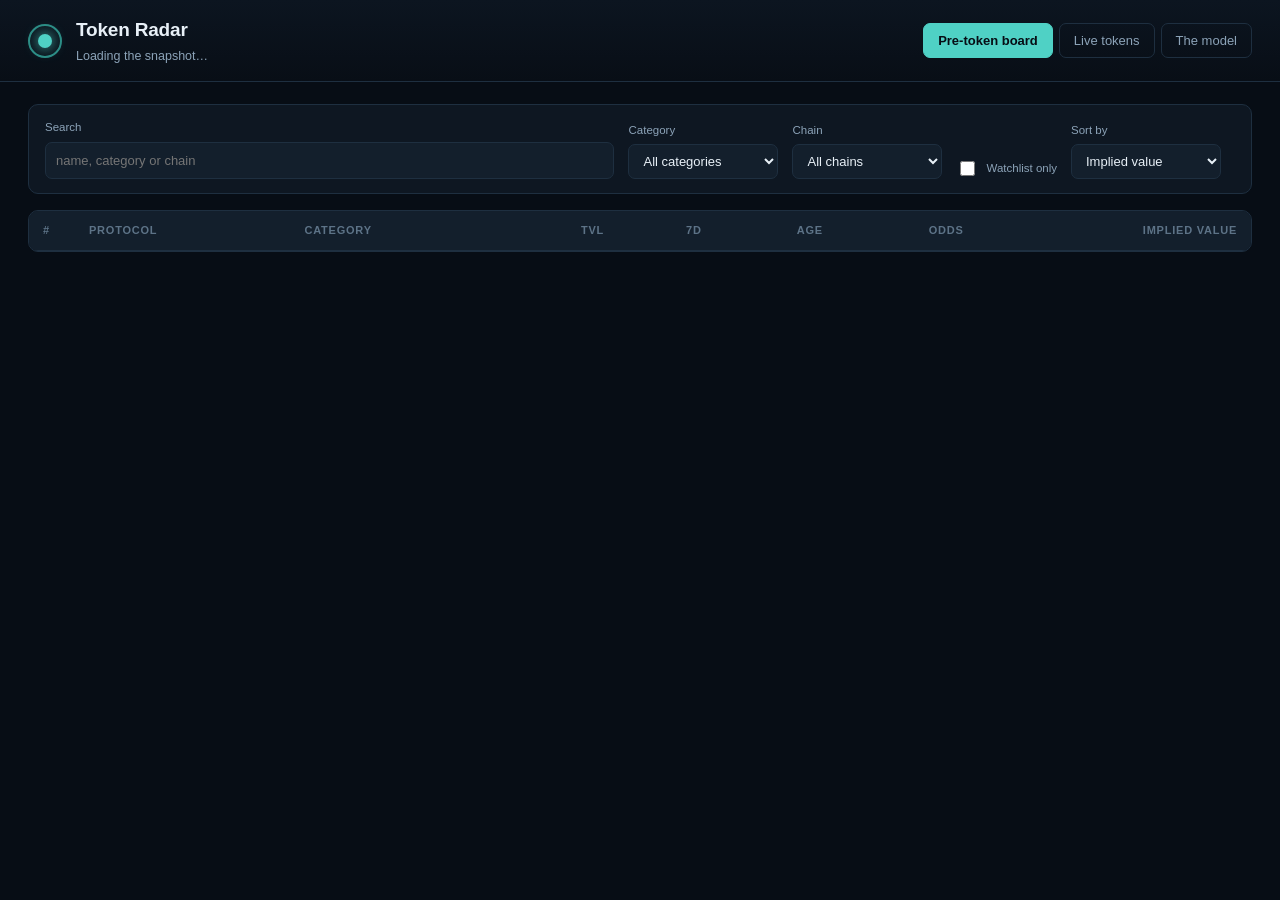
==== dashboard/index.html @ 70916279 "Token Radar: rank pre-token protocols by implied value with a stated model" ====
<!doctype html>
<html lang="en">
<head>
<meta charset="utf-8">
<meta name="viewport" content="width=device-width, initial-scale=1">
<title>Token Radar</title>
<link rel="stylesheet" href="./app.css">
</head>
<body>
<header class="topbar">
  <div class="brand">
    <span class="mark"></span>
    <div>
      <h1>Token Radar</h1>
      <p class="tagline" id="asof">Loading the snapshot&hellip;</p>
    </div>
  </div>
  <nav class="tabs" role="tablist">
    <button class="tab is-active" data-view="board" role="tab">Pre-token board</button>
    <button class="tab" data-view="live" role="tab">Live tokens</button>
    <button class="tab" data-view="model" role="tab">The model</button>
  </nav>
</header>

<main>
  <section class="panel" id="view-board">
    <div class="controls">
      <label class="search">
        <span>Search</span>
        <input type="search" id="q" placeholder="name, category or chain" autocomplete="off">
      </label>
      <label>
        <span>Category</span>
        <select id="category"><option value="">All categories</option></select>
      </label>
      <label>
        <span>Chain</span>
        <select id="chain"><option value="">All chains</option></select>
      </label>
      <label class="toggle">
        <input type="checkbox" id="watchlist-only">
        <span>Watchlist only</span>
      </label>
      <label>
        <span>Sort by</span>
        <select id="sort">
          <option value="rank">Implied value</option>
          <option value="tvl_usd">TVL</option>
          <option value="change_7d">7-day change</option>
          <option value="age_days">Time running</option>
          <option value="launch_odds">Launch odds</option>
        </select>
      </label>
      <p class="count" id="count"></p>
    </div>

    <div class="table-wrap">
      <table>
        <thead>
          <tr>
            <th class="col-rank">#</th>
            <th class="col-name">Protocol</th>
            <th class="col-cat">Category</th>
            <th class="col-num">TVL</th>
            <th class="col-num">7d</th>
            <th class="col-num">Age</th>
            <th class="col-num">Odds</th>
            <th class="col-num">Implied value</th>
          </tr>
        </thead>
        <tbody id="rows"></tbody>
      </table>
    </div>
  </section>

  <section class="panel" id="view-live" hidden>
    <div class="table-wrap">
      <table>
        <thead>
          <tr>
            <th class="col-name">Protocol</th>
            <th class="col-cat">Category</th>
            <th class="col-num">TVL</th>
            <th class="col-num">Market cap</th>
            <th class="col-num">TVL / cap</th>
            <th class="col-num">7d</th>
          </tr>
        </thead>
        <tbody id="live-rows"></tbody>
      </table>
    </div>
    <p class="note" id="live-note"></p>
  </section>

  <section class="panel" id="view-model" hidden>
    <h2>How the board is built</h2>
    <p class="lead">
      Every row is one protocol from the sealed snapshot. The board asks one question of each:
      if this protocol issued its token tomorrow, what would that token be worth on the record it has
      today?
    </p>
    <p class="formula">implied value = TVL &times; TVL value &times; capture rate &times; launch odds &times; chain drag</p>
    <dl class="model" id="model-terms"></dl>
    <h3>What each term means</h3>
    <ul class="terms">
      <li><strong>TVL value</strong> is what a dollar of locked value is worth to a token holder once the protocol keeps its cut. It is the same for every row.</li>
      <li><strong>Capture rate</strong> is the share of that value a category can ever convert: a derivatives venue keeps a fat fee on turnover, a bridge keeps almost none. It comes from the category the snapshot records, never from the protocol's name.</li>
      <li><strong>Launch odds</strong> is how likely the token is at all. It is a bell in the protocol's age: a new protocol has not proved itself, one a few years old has, and one a decade old has had its chance. Seven-day growth lifts it, because a protocol that is growing now is one the market is watching.</li>
      <li><strong>Chain drag</strong> is what a wide footprint costs: a token has to launch on every chain at once, and each extra chain makes that harder.</li>
    </ul>
    <p class="note">
      A board's implied value is its own claim, not make.fun's, and it is not a prediction that a token
      will be issued or when. Protocols whose token already trades are kept out of the board and shown
      separately, with the market's own numbers.
    </p>
  </section>
</main>

<aside class="detail" id="detail" hidden>
  <button class="close" id="close-detail" aria-label="Close">&times;</button>
  <div id="detail-body"></div>
</aside>

<script src="../data.js"></script>
<script src="./app.js"></script>
</body>
</html>
---- dashboard/app.css ----
:root {
  --ink: #e8f0f7;
  --ink-dim: #8ca3b8;
  --ink-faint: #5d7387;
  --deep: #070d15;
  --panel: #0e1722;
  --panel-2: #131f2c;
  --line: #1e2f40;
  --accent: #4fd1c5;
  --accent-dim: #2b8a83;
  --gold: #f0b429;
  --rose: #f26d6d;
  --green: #5fd08a;
}

* { box-sizing: border-box; }

html, body {
  margin: 0;
  background: var(--deep);
  color: var(--ink);
  font: 14px/1.5 ui-sans-serif, -apple-system, "Segoe UI", Roboto, Helvetica, Arial, sans-serif;
}

h1, h2, h3 { margin: 0; font-weight: 650; letter-spacing: -0.01em; }

/* The top bar: the name of the tool and the three views it has. */
.topbar {
  display: flex;
  align-items: center;
  justify-content: space-between;
  gap: 24px;
  padding: 16px 28px;
  background: linear-gradient(180deg, #0c1520, #080e16);
  border-bottom: 1px solid var(--line);
  position: sticky;
  top: 0;
  z-index: 5;
}

.brand { display: flex; align-items: center; gap: 14px; }

.mark {
  width: 34px;
  height: 34px;
  border-radius: 50%;
  border: 2px solid var(--accent-dim);
  position: relative;
  flex: none;
}

.mark::after {
  content: "";
  position: absolute;
  inset: 8px;
  border-radius: 50%;
  background: var(--accent);
  box-shadow: 0 0 14px var(--accent);
}

.brand h1 { font-size: 19px; }

.tagline { margin: 2px 0 0; color: var(--ink-dim); font-size: 12.5px; }

.tabs { display: flex; gap: 6px; }

.tab {
  background: transparent;
  border: 1px solid var(--line);
  color: var(--ink-dim);
  padding: 7px 14px;
  border-radius: 7px;
  font: inherit;
  font-size: 13px;
  cursor: pointer;
}

.tab:hover { color: var(--ink); border-color: var(--accent-dim); }

.tab.is-active {
  color: var(--deep);
  background: var(--accent);
  border-color: var(--accent);
  font-weight: 600;
}

main { padding: 22px 28px 60px; }

.panel { max-width: 1240px; margin: 0 auto; }

/* The controls: a search box, two filters and the sort, in one row. */
.controls {
  display: flex;
  flex-wrap: wrap;
  align-items: flex-end;
  gap: 14px;
  padding: 14px 16px;
  background: var(--panel);
  border: 1px solid var(--line);
  border-radius: 10px;
  margin-bottom: 16px;
}

.controls label { display: flex; flex-direction: column; gap: 5px; font-size: 11.5px; color: var(--ink-dim); }

.controls .search { flex: 1 1 240px; }

.controls .toggle { flex-direction: row; align-items: center; gap: 8px; }

input[type="search"], select {
  background: var(--panel-2);
  border: 1px solid var(--line);
  color: var(--ink);
  border-radius: 7px;
  padding: 8px 10px;
  font: inherit;
  font-size: 13px;
  min-width: 150px;
}

input[type="search"] { width: 100%; }

input[type="search"]:focus, select:focus { outline: none; border-color: var(--accent-dim); }

input[type="checkbox"] { accent-color: var(--accent); width: 15px; height: 15px; }

.count { margin: 0 0 0 auto; color: var(--ink-faint); font-size: 12.5px; }

.table-wrap {
  background: var(--panel);
  border: 1px solid var(--line);
  border-radius: 10px;
  overflow: hidden;
}

table { width: 100%; border-collapse: collapse; }

thead th {
  text-align: left;
  font-size: 11px;
  letter-spacing: 0.07em;
  text-transform: uppercase;
  color: var(--ink-faint);
  font-weight: 600;
  padding: 11px 14px;
  border-bottom: 1px solid var(--line);
  background: var(--panel-2);
}

tbody td { padding: 10px 14px; border-bottom: 1px solid rgba(30, 47, 64, 0.55); }

tbody tr:hover { background: rgba(79, 209, 197, 0.06); cursor: pointer; }

tbody tr:last-child td { border-bottom: none; }

.col-num, td.num { text-align: right; font-variant-numeric: tabular-nums; }

.col-rank { width: 46px; }

.rank { color: var(--ink-faint); font-variant-numeric: tabular-nums; }

.name-cell { display: flex; align-items: center; gap: 9px; }

.name-cell strong { font-weight: 600; }

.dot { width: 7px; height: 7px; border-radius: 50%; background: var(--accent-dim); flex: none; }

.dot.watch { background: var(--gold); box-shadow: 0 0 8px rgba(240, 180, 41, 0.6); }

.pill {
  font-size: 11px;
  color: var(--ink-dim);
  border: 1px solid var(--line);
  border-radius: 20px;
  padding: 2px 9px;
  white-space: nowrap;
}

.up { color: var(--green); }

.down { color: var(--rose); }

.value { color: var(--gold); font-weight: 600; }

.odds-cell { display: flex; align-items: center; gap: 8px; justify-content: flex-end; }

.bar { width: 52px; height: 5px; border-radius: 3px; background: var(--line); overflow: hidden; }

.bar > i { display: block; height: 100%; background: var(--accent); }

.note { color: var(--ink-dim); font-size: 13px; max-width: 760px; }

/* The model page: the formula, then what each term means. */
.lead { color: var(--ink-dim); max-width: 760px; }

.formula {
  font-family: ui-monospace, SFMono-Regular, Menlo, monospace;
  background: var(--panel);
  border: 1px solid var(--line);
  border-left: 3px solid var(--accent);
  border-radius: 8px;
  padding: 14px 16px;
  color: var(--accent);
  font-size: 13.5px;
}

.model { display: grid; grid-template-columns: 180px 1fr; gap: 8px 18px; margin: 20px 0 26px; }

.model dt { color: var(--ink-dim); font-family: ui-monospace, SFMono-Regular, Menlo, monospace; font-size: 13px; }

.model dd { margin: 0; color: var(--ink); }

.terms { color: var(--ink-dim); max-width: 820px; padding-left: 20px; }

.terms li { margin-bottom: 10px; }

.terms strong { color: var(--ink); }

/* The detail view: a panel that slides in from the right. */
.detail {
  position: fixed;
  top: 0;
  right: 0;
  bottom: 0;
  width: min(460px, 92vw);
  background: var(--panel);
  border-left: 1px solid var(--line);
  padding: 26px 26px 40px;
  overflow-y: auto;
  z-index: 10;
  box-shadow: -18px 0 40px rgba(0, 0, 0, 0.45);
}

.close {
  position: absolute;
  top: 14px;
  right: 16px;
  background: transparent;
  border: none;
  color: var(--ink-dim);
  font-size: 26px;
  line-height: 1;
  cursor: pointer;
}

.close:hover { color: var(--ink); }

.detail h2 { font-size: 21px; margin-bottom: 4px; }

.detail .sub { color: var(--ink-dim); margin: 0 0 18px; font-size: 13px; }

.stat-row { display: grid; grid-template-columns: 1fr 1fr; gap: 10px; margin-bottom: 18px; }

.stat {
  background: var(--panel-2);
  border: 1px solid var(--line);
  border-radius: 8px;
  padding: 10px 12px;
}

.stat span { display: block; color: var(--ink-faint); font-size: 11px; text-transform: uppercase; letter-spacing: 0.06em; }

.stat strong { font-size: 17px; font-weight: 620; }

.detail h3 { font-size: 13px; text-transform: uppercase; letter-spacing: 0.07em; color: var(--ink-faint); margin: 22px 0 10px; }

.steps { list-style: none; margin: 0; padding: 0; counter-reset: step; }

.steps li {
  counter-increment: step;
  position: relative;
  padding: 0 0 14px 34px;
  color: var(--ink-dim);
  font-size: 13px;
}

.steps li::before {
  content: counter(step);
  position: absolute;
  left: 0;
  top: 0;
  width: 22px;
  height: 22px;
  border-radius: 50%;
  border: 1px solid var(--accent-dim);
  color: var(--accent);
  font-size: 11.5px;
  display: grid;
  place-items: center;
}

.steps b { color: var(--ink); font-weight: 600; }

.chains { display: flex; flex-wrap: wrap; gap: 6px; margin-bottom: 6px; }
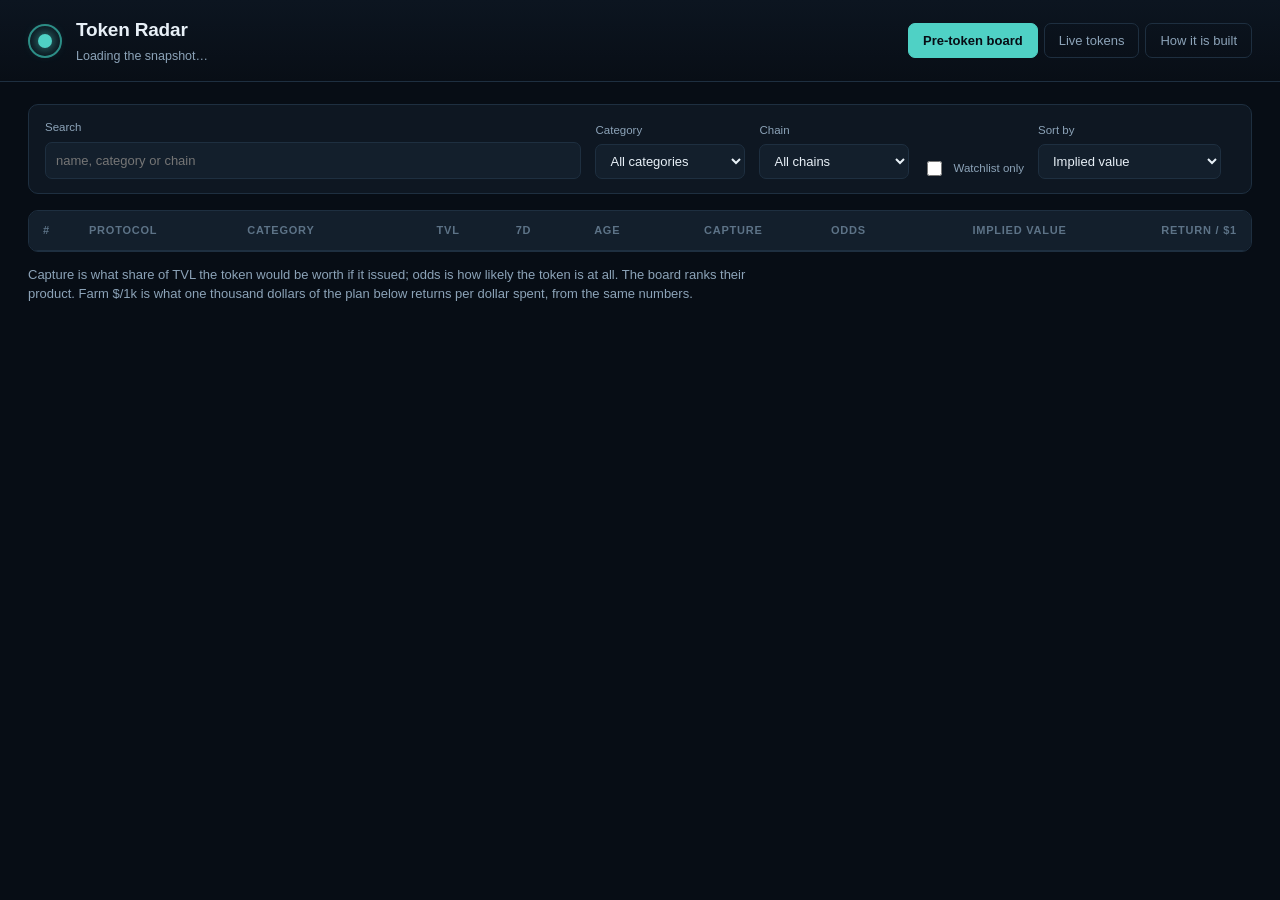
==== commit 48770383: "Fit the value curve on the snapshot's own tokens, add LOO validation and costed farm plans" ====
--- a/dashboard/index.html
+++ b/dashboard/index.html
@@ -18,7 +18,7 @@
   <nav class="tabs" role="tablist">
     <button class="tab is-active" data-view="board" role="tab">Pre-token board</button>
     <button class="tab" data-view="live" role="tab">Live tokens</button>
-    <button class="tab" data-view="model" role="tab">The model</button>
+    <button class="tab" data-view="model" role="tab">How it is built</button>
   </nav>
 </header>
 
@@ -49,6 +49,8 @@
           <option value="change_7d">7-day change</option>
           <option value="age_days">Time running</option>
           <option value="launch_odds">Launch odds</option>
+          <option value="capture_rate">Capture rate</option>
+          <option value="value_per_dollar">Return per dollar farmed</option>
         </select>
       </label>
       <p class="count" id="count"></p>
@@ -64,13 +66,20 @@
             <th class="col-num">TVL</th>
             <th class="col-num">7d</th>
             <th class="col-num">Age</th>
+            <th class="col-num">Capture</th>
             <th class="col-num">Odds</th>
             <th class="col-num">Implied value</th>
+            <th class="col-num">Return / $1</th>
           </tr>
         </thead>
         <tbody id="rows"></tbody>
       </table>
     </div>
+    <p class="note">
+      Capture is what share of TVL the token would be worth if it issued; odds is how likely the
+      token is at all. The board ranks their product. Farm $/1k is what one thousand dollars of the
+      plan below returns per dollar spent, from the same numbers.
+    </p>
   </section>
 
   <section class="panel" id="view-live" hidden>
@@ -95,23 +104,81 @@
   <section class="panel" id="view-model" hidden>
     <h2>How the board is built</h2>
     <p class="lead">
-      Every row is one protocol from the sealed snapshot. The board asks one question of each:
-      if this protocol issued its token tomorrow, what would that token be worth on the record it has
-      today?
+      Every row is one protocol from the sealed snapshot of
+      <span id="model-asof"></span>, and every number on the board comes out of that file. Nothing
+      here is a list of protocol names written by hand.
     </p>
-    <p class="formula">implied value = TVL &times; TVL value &times; capture rate &times; launch odds &times; chain drag</p>
+    <p class="formula">implied value = launch odds &times; ( TVL &times; capture rate )</p>
+
+    <h3>1. The curve is fitted on the snapshot's own tokens</h3>
+    <p class="note">
+      The <span id="model-comps"></span> protocols of the snapshot that already carry a token state a
+      market cap against their TVL. Five candidate models predict that ratio from the snapshot's own
+      figures; each one is scored by leave-one-out error, the median percentage it missed a
+      comparable's ratio by when it was predicted from the others. The winner is the model the board
+      runs.
+    </p>
+    <div class="table-wrap">
+      <table class="compact">
+        <thead>
+          <tr>
+            <th class="col-name">Candidate</th>
+            <th>Reads</th>
+            <th class="col-num">LOO median error</th>
+            <th class="col-num">LOO mean error</th>
+          </tr>
+        </thead>
+        <tbody id="candidate-rows"></tbody>
+      </table>
+    </div>
+
+    <h3>2. Launch odds come from the issuance record</h3>
+    <p class="note">
+      The odds of a token are the share of protocols in the same category that already carry one,
+      smoothed towards the global share when the category is small, then tilted by the cohort of
+      protocols that have been tracked for as long as this one has.
+    </p>
+    <div class="two-col">
+      <div class="table-wrap">
+        <table class="compact">
+          <thead>
+            <tr>
+              <th class="col-name">Category</th>
+              <th class="col-num">Protocols</th>
+              <th class="col-num">With token</th>
+              <th class="col-num">Issue rate</th>
+            </tr>
+          </thead>
+          <tbody id="category-rows"></tbody>
+        </table>
+      </div>
+      <div class="table-wrap">
+        <table class="compact">
+          <thead>
+            <tr>
+              <th class="col-name">Tracked for</th>
+              <th class="col-num">Protocols</th>
+              <th class="col-num">With token</th>
+              <th class="col-num">Issue rate</th>
+            </tr>
+          </thead>
+          <tbody id="cohort-rows"></tbody>
+        </table>
+      </div>
+    </div>
+
+    <h3>3. The plan under each row is costed</h3>
+    <p class="note">
+      Capital, gas and days come from the protocol's own size and age; the return comes from the
+      same implied value, taken pro-rata over the share of the protocol's book the position
+      represents.
+    </p>
     <dl class="model" id="model-terms"></dl>
-    <h3>What each term means</h3>
-    <ul class="terms">
-      <li><strong>TVL value</strong> is what a dollar of locked value is worth to a token holder once the protocol keeps its cut. It is the same for every row.</li>
-      <li><strong>Capture rate</strong> is the share of that value a category can ever convert: a derivatives venue keeps a fat fee on turnover, a bridge keeps almost none. It comes from the category the snapshot records, never from the protocol's name.</li>
-      <li><strong>Launch odds</strong> is how likely the token is at all. It is a bell in the protocol's age: a new protocol has not proved itself, one a few years old has, and one a decade old has had its chance. Seven-day growth lifts it, because a protocol that is growing now is one the market is watching.</li>
-      <li><strong>Chain drag</strong> is what a wide footprint costs: a token has to launch on every chain at once, and each extra chain makes that harder.</li>
-    </ul>
+    <p class="note" id="model-notes"></p>
     <p class="note">
-      A board's implied value is its own claim, not make.fun's, and it is not a prediction that a token
-      will be issued or when. Protocols whose token already trades are kept out of the board and shown
-      separately, with the market's own numbers.
+      A board's implied value is its own claim, not make.fun's, and it is not a prediction that a
+      token will be issued or when. Protocols whose token already trades are kept out of the board
+      and shown separately, with the market's own numbers.
     </p>
   </section>
 </main>
--- a/dashboard/app.css
+++ b/dashboard/app.css
@@ -292,3 +292,44 @@
 .steps b { color: var(--ink); font-weight: 600; }
 
 .chains { display: flex; flex-wrap: wrap; gap: 6px; margin-bottom: 6px; }
+
+/* The model page: how the board was fitted, and how it did out of sample. */
+.two-col {
+  display: grid;
+  grid-template-columns: 1fr 1fr;
+  gap: 18px;
+  align-items: start;
+}
+
+table.compact th,
+table.compact td {
+  padding: 7px 10px;
+  font-size: 13px;
+}
+
+table.compact tr.chosen td {
+  color: var(--accent);
+  background: rgba(79, 209, 197, 0.08);
+}
+
+table.compact tr.chosen td:first-child {
+  font-weight: 600;
+}
+
+.formula {
+  font-family: ui-monospace, SFMono-Regular, Menlo, monospace;
+  color: var(--gold);
+  background: var(--panel-2);
+  border: 1px solid var(--line);
+  border-radius: 8px;
+  padding: 12px 14px;
+  margin: 14px 0 18px;
+  font-size: 14px;
+  display: inline-block;
+}
+
+.obligations {
+  display: flex;
+  gap: 18px;
+  flex-wrap: wrap;
+}
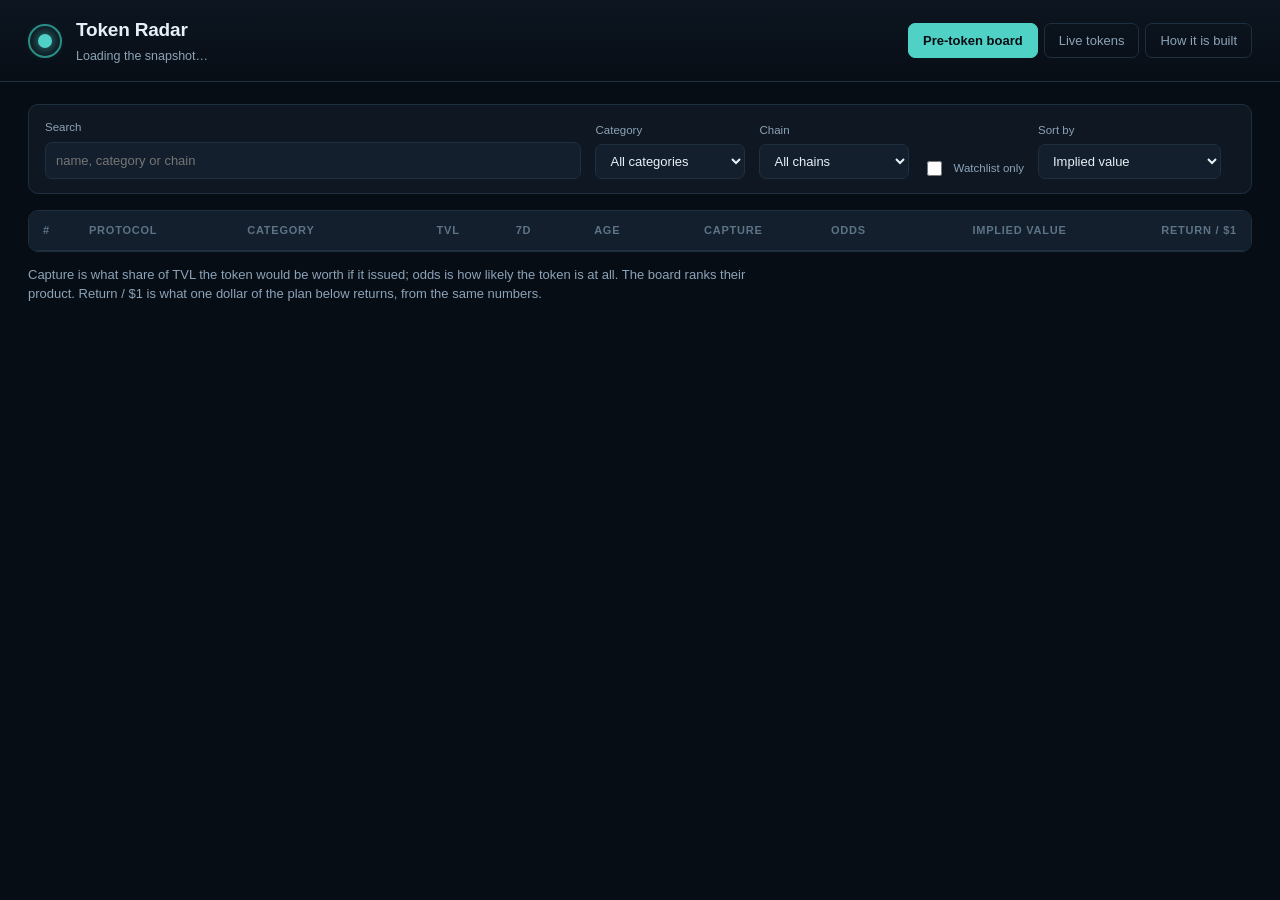
==== commit 530f3db5: "Fit the value curve on TVL, 7-day growth and tracking age, and add shareable filter links" ====
--- a/dashboard/index.html
+++ b/dashboard/index.html
@@ -77,8 +77,8 @@
     </div>
     <p class="note">
       Capture is what share of TVL the token would be worth if it issued; odds is how likely the
-      token is at all. The board ranks their product. Farm $/1k is what one thousand dollars of the
-      plan below returns per dollar spent, from the same numbers.
+      token is at all. The board ranks their product. Return / $1 is what one dollar of the plan below
+  returns, from the same numbers.
     </p>
   </section>
 
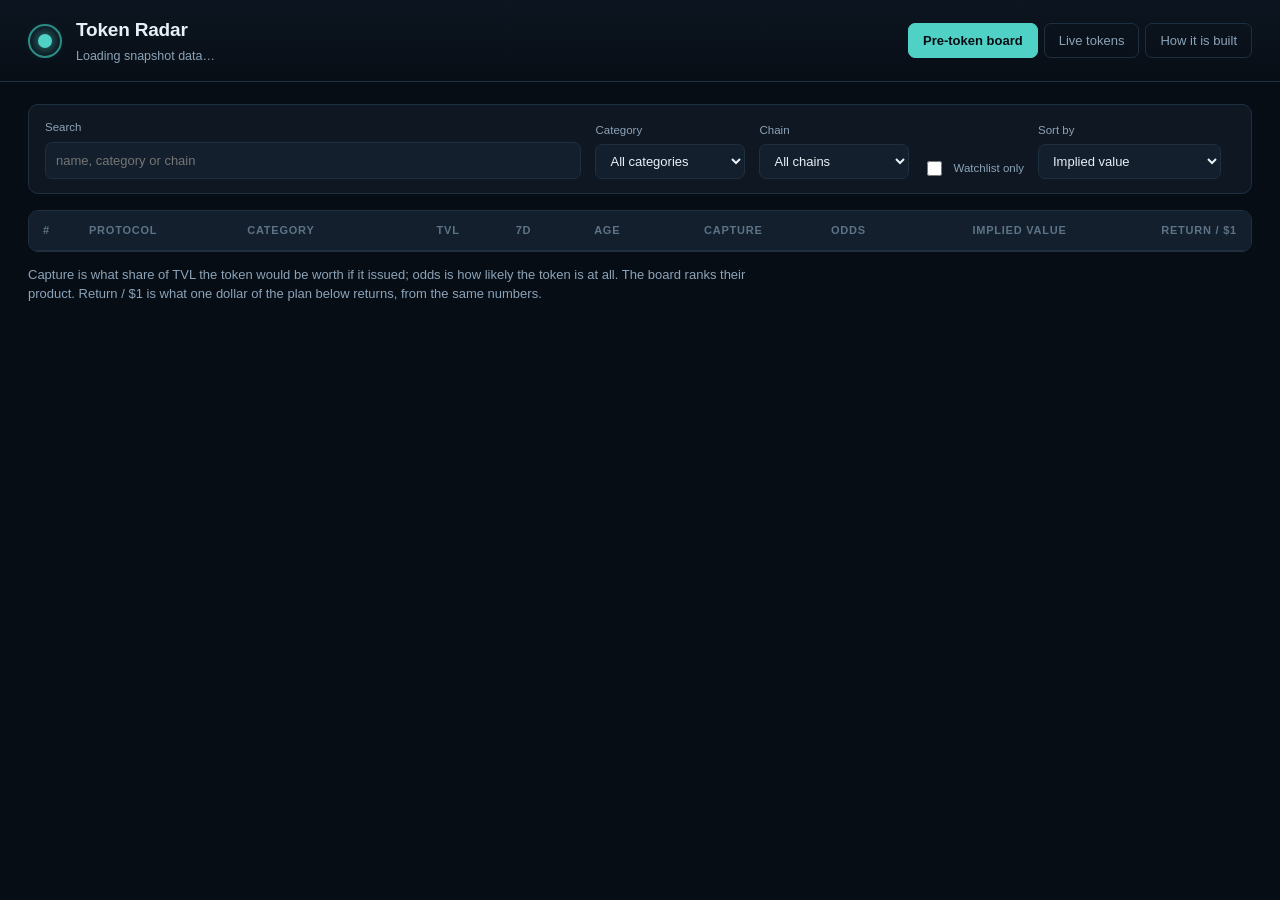
==== commit 39d700ce: "Unify scoring model into dashboard/model.js ESM and compact dashboard" ====
--- a/dashboard/index.html
+++ b/dashboard/index.html
@@ -12,7 +12,7 @@
     <span class="mark"></span>
     <div>
       <h1>Token Radar</h1>
-      <p class="tagline" id="asof">Loading the snapshot&hellip;</p>
+      <p class="tagline" id="asof">Loading snapshot data&hellip;</p>
     </div>
   </div>
   <nav class="tabs" role="tablist">
@@ -21,41 +21,24 @@
     <button class="tab" data-view="model" role="tab">How it is built</button>
   </nav>
 </header>
-
 <main>
   <section class="panel" id="view-board">
     <div class="controls">
-      <label class="search">
-        <span>Search</span>
-        <input type="search" id="q" placeholder="name, category or chain" autocomplete="off">
-      </label>
-      <label>
-        <span>Category</span>
-        <select id="category"><option value="">All categories</option></select>
-      </label>
-      <label>
-        <span>Chain</span>
-        <select id="chain"><option value="">All chains</option></select>
-      </label>
-      <label class="toggle">
-        <input type="checkbox" id="watchlist-only">
-        <span>Watchlist only</span>
-      </label>
-      <label>
-        <span>Sort by</span>
-        <select id="sort">
-          <option value="rank">Implied value</option>
-          <option value="tvl_usd">TVL</option>
-          <option value="change_7d">7-day change</option>
-          <option value="age_days">Time running</option>
-          <option value="launch_odds">Launch odds</option>
-          <option value="capture_rate">Capture rate</option>
-          <option value="value_per_dollar">Return per dollar farmed</option>
-        </select>
-      </label>
+      <label class="search"><span>Search</span><input type="search" id="q" placeholder="name, category or chain" autocomplete="off"></label>
+      <label><span>Category</span><select id="category"><option value="">All categories</option></select></label>
+      <label><span>Chain</span><select id="chain"><option value="">All chains</option></select></label>
+      <label class="toggle"><input type="checkbox" id="watchlist-only"><span>Watchlist only</span></label>
+      <label><span>Sort by</span><select id="sort">
+        <option value="rank">Implied value</option>
+        <option value="tvl_usd">TVL</option>
+        <option value="change_7d">7-day change</option>
+        <option value="age_days">Time running</option>
+        <option value="launch_odds">Launch odds</option>
+        <option value="capture_rate">Capture rate</option>
+        <option value="value_per_dollar">Return per dollar farmed</option>
+      </select></label>
       <p class="count" id="count"></p>
     </div>
-
     <div class="table-wrap">
       <table>
         <thead>
@@ -76,12 +59,9 @@
       </table>
     </div>
     <p class="note">
-      Capture is what share of TVL the token would be worth if it issued; odds is how likely the
-      token is at all. The board ranks their product. Return / $1 is what one dollar of the plan below
-  returns, from the same numbers.
+      Capture is what share of TVL the token would be worth if it issued; odds is how likely the token is at all. The board ranks their product. Return / $1 is what one dollar of the plan below returns, from the same numbers.
     </p>
   </section>
-
   <section class="panel" id="view-live" hidden>
     <div class="table-wrap">
       <table>
@@ -100,95 +80,47 @@
     </div>
     <p class="note" id="live-note"></p>
   </section>
-
   <section class="panel" id="view-model" hidden>
     <h2>How the board is built</h2>
-    <p class="lead">
-      Every row is one protocol from the sealed snapshot of
-      <span id="model-asof"></span>, and every number on the board comes out of that file. Nothing
-      here is a list of protocol names written by hand.
-    </p>
+    <p class="lead">Every row is one protocol from the sealed snapshot of <span id="model-asof"></span>, and every number on the board comes out of that file. Nothing here is a list of protocol names written by hand.</p>
     <p class="formula">implied value = launch odds &times; ( TVL &times; capture rate )</p>
-
     <h3>1. The curve is fitted on the snapshot's own tokens</h3>
-    <p class="note">
-      The <span id="model-comps"></span> protocols of the snapshot that already carry a token state a
-      market cap against their TVL. Five candidate models predict that ratio from the snapshot's own
-      figures; each one is scored by leave-one-out error, the median percentage it missed a
-      comparable's ratio by when it was predicted from the others. The winner is the model the board
-      runs.
-    </p>
+    <p class="note">The <span id="model-comps"></span> protocols of the snapshot that already carry a token state a market cap against their TVL. Five candidate models predict that ratio from the snapshot's own figures; each one is scored by leave-one-out error, the median percentage it missed a comparable's ratio by when it was predicted from the others. The winner is the model the board runs.</p>
     <div class="table-wrap">
       <table class="compact">
-        <thead>
-          <tr>
-            <th class="col-name">Candidate</th>
-            <th>Reads</th>
-            <th class="col-num">LOO median error</th>
-            <th class="col-num">LOO mean error</th>
-          </tr>
-        </thead>
+        <thead><tr><th class="col-name">Candidate</th><th>Reads</th><th class="col-num">LOO median error</th><th class="col-num">LOO mean error</th></tr></thead>
         <tbody id="candidate-rows"></tbody>
       </table>
     </div>
-
     <h3>2. Launch odds come from the issuance record</h3>
-    <p class="note">
-      The odds of a token are the share of protocols in the same category that already carry one,
-      smoothed towards the global share when the category is small, then tilted by the cohort of
-      protocols that have been tracked for as long as this one has.
-    </p>
+    <p class="note">The odds of a token are the share of protocols in the same category that already carry one, smoothed towards the global share when the category is small, then tilted by the cohort of protocols that have been tracked for as long as this one has.</p>
     <div class="two-col">
       <div class="table-wrap">
         <table class="compact">
-          <thead>
-            <tr>
-              <th class="col-name">Category</th>
-              <th class="col-num">Protocols</th>
-              <th class="col-num">With token</th>
-              <th class="col-num">Issue rate</th>
-            </tr>
-          </thead>
+          <thead><tr><th class="col-name">Category</th><th class="col-num">Protocols</th><th class="col-num">With token</th><th class="col-num">Issue rate</th></tr></thead>
           <tbody id="category-rows"></tbody>
         </table>
       </div>
       <div class="table-wrap">
         <table class="compact">
-          <thead>
-            <tr>
-              <th class="col-name">Tracked for</th>
-              <th class="col-num">Protocols</th>
-              <th class="col-num">With token</th>
-              <th class="col-num">Issue rate</th>
-            </tr>
-          </thead>
+          <thead><tr><th class="col-name">Tracked for</th><th class="col-num">Protocols</th><th class="col-num">With token</th><th class="col-num">Issue rate</th></tr></thead>
           <tbody id="cohort-rows"></tbody>
         </table>
       </div>
     </div>
-
     <h3>3. The plan under each row is costed</h3>
-    <p class="note">
-      Capital, gas and days come from the protocol's own size and age; the return comes from the
-      same implied value, taken pro-rata over the share of the protocol's book the position
-      represents.
-    </p>
+    <p class="note">Capital, gas and days come from the protocol's own size and age; the return comes from the same implied value, taken pro-rata over the share of the protocol's book the position represents.</p>
     <dl class="model" id="model-terms"></dl>
     <p class="note" id="model-notes"></p>
-    <p class="note">
-      A board's implied value is its own claim, not make.fun's, and it is not a prediction that a
-      token will be issued or when. Protocols whose token already trades are kept out of the board
-      and shown separately, with the market's own numbers.
-    </p>
+    <p class="note">A board's implied value is its own claim, not make.fun's, and it is not a prediction that a token will be issued or when. Protocols whose token already trades are kept out of the board and shown separately, with the market's own numbers.</p>
   </section>
 </main>
-
 <aside class="detail" id="detail" hidden>
   <button class="close" id="close-detail" aria-label="Close">&times;</button>
   <div id="detail-body"></div>
 </aside>
-
 <script src="../data.js"></script>
-<script src="./app.js"></script>
+<script type="module" src="./model.js"></script>
+<script type="module" src="./app.js"></script>
 </body>
 </html>
--- a/dashboard/app.css
+++ b/dashboard/app.css
@@ -12,19 +12,14 @@
   --rose: #f26d6d;
   --green: #5fd08a;
 }
-
 * { box-sizing: border-box; }
-
 html, body {
   margin: 0;
   background: var(--deep);
   color: var(--ink);
   font: 14px/1.5 ui-sans-serif, -apple-system, "Segoe UI", Roboto, Helvetica, Arial, sans-serif;
 }
-
 h1, h2, h3 { margin: 0; font-weight: 650; letter-spacing: -0.01em; }
-
-/* The top bar: the name of the tool and the three views it has. */
 .topbar {
   display: flex;
   align-items: center;
@@ -37,9 +32,7 @@
   top: 0;
   z-index: 5;
 }
-
 .brand { display: flex; align-items: center; gap: 14px; }
-
 .mark {
   width: 34px;
   height: 34px;
@@ -48,7 +41,6 @@
   position: relative;
   flex: none;
 }
-
 .mark::after {
   content: "";
   position: absolute;
@@ -57,13 +49,9 @@
   background: var(--accent);
   box-shadow: 0 0 14px var(--accent);
 }
-
 .brand h1 { font-size: 19px; }
-
 .tagline { margin: 2px 0 0; color: var(--ink-dim); font-size: 12.5px; }
-
 .tabs { display: flex; gap: 6px; }
-
 .tab {
   background: transparent;
   border: 1px solid var(--line);
@@ -74,21 +62,15 @@
   font-size: 13px;
   cursor: pointer;
 }
-
 .tab:hover { color: var(--ink); border-color: var(--accent-dim); }
-
 .tab.is-active {
   color: var(--deep);
   background: var(--accent);
   border-color: var(--accent);
   font-weight: 600;
 }
-
 main { padding: 22px 28px 60px; }
-
 .panel { max-width: 1240px; margin: 0 auto; }
-
-/* The controls: a search box, two filters and the sort, in one row. */
 .controls {
   display: flex;
   flex-wrap: wrap;
@@ -100,13 +82,9 @@
   border-radius: 10px;
   margin-bottom: 16px;
 }
-
 .controls label { display: flex; flex-direction: column; gap: 5px; font-size: 11.5px; color: var(--ink-dim); }
-
 .controls .search { flex: 1 1 240px; }
-
 .controls .toggle { flex-direction: row; align-items: center; gap: 8px; }
-
 input[type="search"], select {
   background: var(--panel-2);
   border: 1px solid var(--line);
@@ -117,24 +95,17 @@
   font-size: 13px;
   min-width: 150px;
 }
-
 input[type="search"] { width: 100%; }
-
 input[type="search"]:focus, select:focus { outline: none; border-color: var(--accent-dim); }
-
 input[type="checkbox"] { accent-color: var(--accent); width: 15px; height: 15px; }
-
 .count { margin: 0 0 0 auto; color: var(--ink-faint); font-size: 12.5px; }
-
 .table-wrap {
   background: var(--panel);
   border: 1px solid var(--line);
   border-radius: 10px;
   overflow: hidden;
 }
-
 table { width: 100%; border-collapse: collapse; }
-
 thead th {
   text-align: left;
   font-size: 11px;
@@ -146,27 +117,16 @@
   border-bottom: 1px solid var(--line);
   background: var(--panel-2);
 }
-
 tbody td { padding: 10px 14px; border-bottom: 1px solid rgba(30, 47, 64, 0.55); }
-
 tbody tr:hover { background: rgba(79, 209, 197, 0.06); cursor: pointer; }
-
 tbody tr:last-child td { border-bottom: none; }
-
 .col-num, td.num { text-align: right; font-variant-numeric: tabular-nums; }
-
 .col-rank { width: 46px; }
-
 .rank { color: var(--ink-faint); font-variant-numeric: tabular-nums; }
-
 .name-cell { display: flex; align-items: center; gap: 9px; }
-
 .name-cell strong { font-weight: 600; }
-
 .dot { width: 7px; height: 7px; border-radius: 50%; background: var(--accent-dim); flex: none; }
-
 .dot.watch { background: var(--gold); box-shadow: 0 0 8px rgba(240, 180, 41, 0.6); }
-
 .pill {
   font-size: 11px;
   color: var(--ink-dim);
@@ -175,24 +135,14 @@
   padding: 2px 9px;
   white-space: nowrap;
 }
-
 .up { color: var(--green); }
-
 .down { color: var(--rose); }
-
 .value { color: var(--gold); font-weight: 600; }
-
 .odds-cell { display: flex; align-items: center; gap: 8px; justify-content: flex-end; }
-
 .bar { width: 52px; height: 5px; border-radius: 3px; background: var(--line); overflow: hidden; }
-
 .bar > i { display: block; height: 100%; background: var(--accent); }
-
 .note { color: var(--ink-dim); font-size: 13px; max-width: 760px; }
-
-/* The model page: the formula, then what each term means. */
 .lead { color: var(--ink-dim); max-width: 760px; }
-
 .formula {
   font-family: ui-monospace, SFMono-Regular, Menlo, monospace;
   background: var(--panel);
@@ -203,20 +153,9 @@
   color: var(--accent);
   font-size: 13.5px;
 }
-
 .model { display: grid; grid-template-columns: 180px 1fr; gap: 8px 18px; margin: 20px 0 26px; }
-
 .model dt { color: var(--ink-dim); font-family: ui-monospace, SFMono-Regular, Menlo, monospace; font-size: 13px; }
-
 .model dd { margin: 0; color: var(--ink); }
-
-.terms { color: var(--ink-dim); max-width: 820px; padding-left: 20px; }
-
-.terms li { margin-bottom: 10px; }
-
-.terms strong { color: var(--ink); }
-
-/* The detail view: a panel that slides in from the right. */
 .detail {
   position: fixed;
   top: 0;
@@ -230,7 +169,6 @@
   z-index: 10;
   box-shadow: -18px 0 40px rgba(0, 0, 0, 0.45);
 }
-
 .close {
   position: absolute;
   top: 14px;
@@ -242,30 +180,20 @@
   line-height: 1;
   cursor: pointer;
 }
-
 .close:hover { color: var(--ink); }
-
 .detail h2 { font-size: 21px; margin-bottom: 4px; }
-
 .detail .sub { color: var(--ink-dim); margin: 0 0 18px; font-size: 13px; }
-
 .stat-row { display: grid; grid-template-columns: 1fr 1fr; gap: 10px; margin-bottom: 18px; }
-
 .stat {
   background: var(--panel-2);
   border: 1px solid var(--line);
   border-radius: 8px;
   padding: 10px 12px;
 }
-
 .stat span { display: block; color: var(--ink-faint); font-size: 11px; text-transform: uppercase; letter-spacing: 0.06em; }
-
 .stat strong { font-size: 17px; font-weight: 620; }
-
 .detail h3 { font-size: 13px; text-transform: uppercase; letter-spacing: 0.07em; color: var(--ink-faint); margin: 22px 0 10px; }
-
 .steps { list-style: none; margin: 0; padding: 0; counter-reset: step; }
-
 .steps li {
   counter-increment: step;
   position: relative;
@@ -273,7 +201,6 @@
   color: var(--ink-dim);
   font-size: 13px;
 }
-
 .steps li::before {
   content: counter(step);
   position: absolute;
@@ -288,48 +215,14 @@
   display: grid;
   place-items: center;
 }
-
 .steps b { color: var(--ink); font-weight: 600; }
-
 .chains { display: flex; flex-wrap: wrap; gap: 6px; margin-bottom: 6px; }
-
-/* The model page: how the board was fitted, and how it did out of sample. */
 .two-col {
   display: grid;
   grid-template-columns: 1fr 1fr;
   gap: 18px;
   align-items: start;
 }
-
-table.compact th,
-table.compact td {
-  padding: 7px 10px;
-  font-size: 13px;
-}
-
-table.compact tr.chosen td {
-  color: var(--accent);
-  background: rgba(79, 209, 197, 0.08);
-}
-
-table.compact tr.chosen td:first-child {
-  font-weight: 600;
-}
-
-.formula {
-  font-family: ui-monospace, SFMono-Regular, Menlo, monospace;
-  color: var(--gold);
-  background: var(--panel-2);
-  border: 1px solid var(--line);
-  border-radius: 8px;
-  padding: 12px 14px;
-  margin: 14px 0 18px;
-  font-size: 14px;
-  display: inline-block;
-}
-
-.obligations {
-  display: flex;
-  gap: 18px;
-  flex-wrap: wrap;
-}
+table.compact th, table.compact td { padding: 7px 10px; font-size: 13px; }
+table.compact tr.chosen td { color: var(--accent); background: rgba(79, 209, 197, 0.08); }
+table.compact tr.chosen td:first-child { font-weight: 600; }
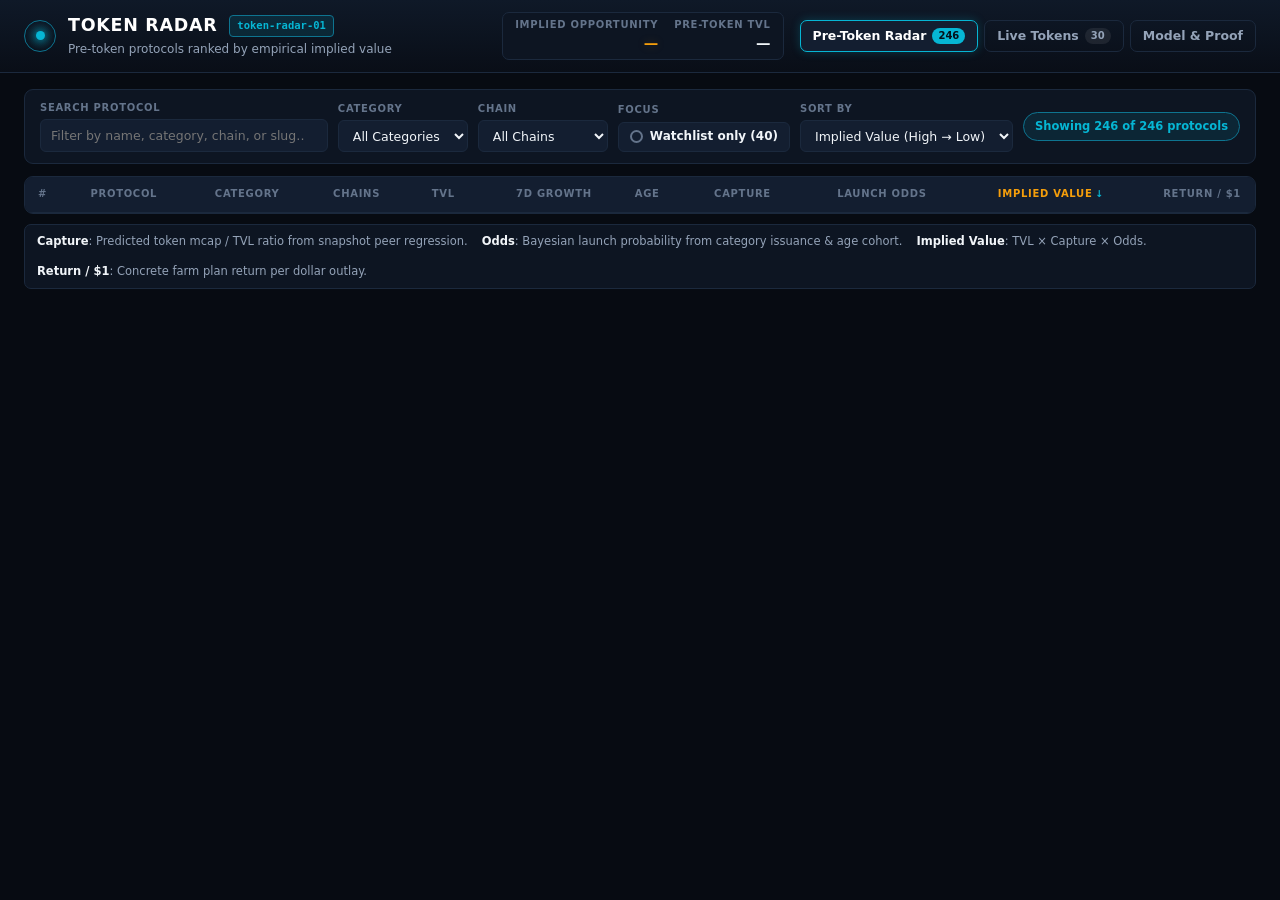
==== commit 86cba68c: "Polish token radar entry: optimize dashboard source under 58k, retake screenshots, and document valu" ====
--- a/dashboard/index.html
+++ b/dashboard/index.html
@@ -1,126 +1,85 @@
-<!doctype html>
-<html lang="en">
-<head>
-<meta charset="utf-8">
-<meta name="viewport" content="width=device-width, initial-scale=1">
-<title>Token Radar</title>
-<link rel="stylesheet" href="./app.css">
-</head>
-<body>
+<!doctype html><html lang="en"><head><meta charset="utf-8"><meta name="viewport" content="width=device-width,initial-scale=1"><title>Token Launch Radar</title><link rel="stylesheet" href="./app.css"></head><body>
 <header class="topbar">
-  <div class="brand">
-    <span class="mark"></span>
-    <div>
-      <h1>Token Radar</h1>
-      <p class="tagline" id="asof">Loading snapshot data&hellip;</p>
-    </div>
-  </div>
-  <nav class="tabs" role="tablist">
-    <button class="tab is-active" data-view="board" role="tab">Pre-token board</button>
-    <button class="tab" data-view="live" role="tab">Live tokens</button>
-    <button class="tab" data-view="model" role="tab">How it is built</button>
-  </nav>
+<div class="brand"><div class="radar-ping"><span class="ping-dot"></span></div><div><div class="brand-row"><h1>TOKEN RADAR</h1><span class="badge-edition">token-radar-01</span></div><p class="tagline" id="asof">Pre-token protocols ranked by empirical implied value</p></div></div>
+<div class="topbar-right">
+<div class="money-bar"><div class="money-stat"><span class="stat-lbl">Implied Opportunity</span><strong class="stat-val gold" id="sum-implied">&mdash;</strong></div><div class="money-stat"><span class="stat-lbl">Pre-Token TVL</span><strong class="stat-val" id="sum-tvl">&mdash;</strong></div></div>
+<nav class="tabs" role="tablist">
+<button class="tab is-active" data-view="board" role="tab">Pre-Token Radar <span class="tab-n" id="tab-board-n">246</span></button>
+<button class="tab" data-view="live" role="tab">Live Tokens <span class="tab-n" id="tab-live-n">30</span></button>
+<button class="tab" data-view="model" role="tab">Model &amp; Proof</button>
+</nav>
+</div>
 </header>
 <main>
-  <section class="panel" id="view-board">
-    <div class="controls">
-      <label class="search"><span>Search</span><input type="search" id="q" placeholder="name, category or chain" autocomplete="off"></label>
-      <label><span>Category</span><select id="category"><option value="">All categories</option></select></label>
-      <label><span>Chain</span><select id="chain"><option value="">All chains</option></select></label>
-      <label class="toggle"><input type="checkbox" id="watchlist-only"><span>Watchlist only</span></label>
-      <label><span>Sort by</span><select id="sort">
-        <option value="rank">Implied value</option>
-        <option value="tvl_usd">TVL</option>
-        <option value="change_7d">7-day change</option>
-        <option value="age_days">Time running</option>
-        <option value="launch_odds">Launch odds</option>
-        <option value="capture_rate">Capture rate</option>
-        <option value="value_per_dollar">Return per dollar farmed</option>
-      </select></label>
-      <p class="count" id="count"></p>
-    </div>
-    <div class="table-wrap">
-      <table>
-        <thead>
-          <tr>
-            <th class="col-rank">#</th>
-            <th class="col-name">Protocol</th>
-            <th class="col-cat">Category</th>
-            <th class="col-num">TVL</th>
-            <th class="col-num">7d</th>
-            <th class="col-num">Age</th>
-            <th class="col-num">Capture</th>
-            <th class="col-num">Odds</th>
-            <th class="col-num">Implied value</th>
-            <th class="col-num">Return / $1</th>
-          </tr>
-        </thead>
-        <tbody id="rows"></tbody>
-      </table>
-    </div>
-    <p class="note">
-      Capture is what share of TVL the token would be worth if it issued; odds is how likely the token is at all. The board ranks their product. Return / $1 is what one dollar of the plan below returns, from the same numbers.
-    </p>
-  </section>
-  <section class="panel" id="view-live" hidden>
-    <div class="table-wrap">
-      <table>
-        <thead>
-          <tr>
-            <th class="col-name">Protocol</th>
-            <th class="col-cat">Category</th>
-            <th class="col-num">TVL</th>
-            <th class="col-num">Market cap</th>
-            <th class="col-num">TVL / cap</th>
-            <th class="col-num">7d</th>
-          </tr>
-        </thead>
-        <tbody id="live-rows"></tbody>
-      </table>
-    </div>
-    <p class="note" id="live-note"></p>
-  </section>
-  <section class="panel" id="view-model" hidden>
-    <h2>How the board is built</h2>
-    <p class="lead">Every row is one protocol from the sealed snapshot of <span id="model-asof"></span>, and every number on the board comes out of that file. Nothing here is a list of protocol names written by hand.</p>
-    <p class="formula">implied value = launch odds &times; ( TVL &times; capture rate )</p>
-    <h3>1. The curve is fitted on the snapshot's own tokens</h3>
-    <p class="note">The <span id="model-comps"></span> protocols of the snapshot that already carry a token state a market cap against their TVL. Five candidate models predict that ratio from the snapshot's own figures; each one is scored by leave-one-out error, the median percentage it missed a comparable's ratio by when it was predicted from the others. The winner is the model the board runs.</p>
-    <div class="table-wrap">
-      <table class="compact">
-        <thead><tr><th class="col-name">Candidate</th><th>Reads</th><th class="col-num">LOO median error</th><th class="col-num">LOO mean error</th></tr></thead>
-        <tbody id="candidate-rows"></tbody>
-      </table>
-    </div>
-    <h3>2. Launch odds come from the issuance record</h3>
-    <p class="note">The odds of a token are the share of protocols in the same category that already carry one, smoothed towards the global share when the category is small, then tilted by the cohort of protocols that have been tracked for as long as this one has.</p>
-    <div class="two-col">
-      <div class="table-wrap">
-        <table class="compact">
-          <thead><tr><th class="col-name">Category</th><th class="col-num">Protocols</th><th class="col-num">With token</th><th class="col-num">Issue rate</th></tr></thead>
-          <tbody id="category-rows"></tbody>
-        </table>
-      </div>
-      <div class="table-wrap">
-        <table class="compact">
-          <thead><tr><th class="col-name">Tracked for</th><th class="col-num">Protocols</th><th class="col-num">With token</th><th class="col-num">Issue rate</th></tr></thead>
-          <tbody id="cohort-rows"></tbody>
-        </table>
-      </div>
-    </div>
-    <h3>3. The plan under each row is costed</h3>
-    <p class="note">Capital, gas and days come from the protocol's own size and age; the return comes from the same implied value, taken pro-rata over the share of the protocol's book the position represents.</p>
-    <dl class="model" id="model-terms"></dl>
-    <p class="note" id="model-notes"></p>
-    <p class="note">A board's implied value is its own claim, not make.fun's, and it is not a prediction that a token will be issued or when. Protocols whose token already trades are kept out of the board and shown separately, with the market's own numbers.</p>
-  </section>
+<section class="panel" id="view-board">
+<div class="controls">
+<label class="control-field search"><span class="ctrl-lbl">Search Protocol</span><input type="search" id="q" placeholder="Filter by name, category, chain, or slug&hellip;" autocomplete="off"></label>
+<label class="control-field"><span class="ctrl-lbl">Category</span><select id="category"><option value="">All Categories</option></select></label>
+<label class="control-field"><span class="ctrl-lbl">Chain</span><select id="chain"><option value="">All Chains</option></select></label>
+<label class="control-field toggle-field"><span class="ctrl-lbl">Focus</span><label class="toggle-btn" id="lbl-watchlist"><input type="checkbox" id="watchlist-only"><span class="toggle-switch"></span><span class="toggle-text">Watchlist only (40)</span></label></label>
+<label class="control-field sort-field"><span class="ctrl-lbl">Sort by</span><select id="sort">
+<option value="rank">Implied Value (High &rarr; Low)</option>
+<option value="tvl_usd">TVL (High &rarr; Low)</option>
+<option value="change_7d">7d Growth (%)</option>
+<option value="age_days">Operating Age</option>
+<option value="capture_rate">Capture Rate (%)</option>
+<option value="launch_odds">Launch Odds (%)</option>
+<option value="value_per_dollar">Return / $1 Farmed</option>
+</select></label>
+<div class="count-chip" id="count">Showing 246 of 246 protocols</div>
+</div>
+<div class="table-wrap">
+<table id="board-table">
+<thead><tr>
+<th class="col-rank sortable" data-sort="rank">#<span class="sort-arr"></span></th>
+<th class="col-name sortable" data-sort="name">Protocol<span class="sort-arr"></span></th>
+<th class="col-cat sortable" data-sort="category">Category<span class="sort-arr"></span></th>
+<th class="col-chain">Chains</th>
+<th class="col-num sortable" data-sort="tvl_usd">TVL<span class="sort-arr"></span></th>
+<th class="col-num sortable" data-sort="change_7d">7d Growth<span class="sort-arr"></span></th>
+<th class="col-num sortable" data-sort="age_days">Age<span class="sort-arr"></span></th>
+<th class="col-num sortable" data-sort="capture_rate">Capture<span class="sort-arr"></span></th>
+<th class="col-num sortable" data-sort="launch_odds">Launch Odds<span class="sort-arr"></span></th>
+<th class="col-num sortable col-gold" data-sort="rank">Implied Value<span class="sort-arr">&darr;</span></th>
+<th class="col-num sortable" data-sort="value_per_dollar">Return / $1<span class="sort-arr"></span></th>
+</tr></thead>
+<tbody id="rows"></tbody>
+</table>
+</div>
+<div class="legend-bar">
+<span><strong>Capture</strong>: Predicted token mcap / TVL ratio from snapshot peer regression.</span>
+<span><strong>Odds</strong>: Bayesian launch probability from category issuance &amp; age cohort.</span>
+<span><strong>Implied Value</strong>: TVL &times; Capture &times; Odds.</span>
+<span><strong>Return / $1</strong>: Concrete farm plan return per dollar outlay.</span>
+</div>
+</section>
+<section class="panel" id="view-live" hidden>
+<div class="panel-header"><h2>Live Trading Token Comparables (30)</h2><p class="panel-desc" id="live-note">These protocols already trade on open market, establishing empirical capture multiples.</p></div>
+<div class="table-wrap"><table>
+<thead><tr><th class="col-name">Protocol</th><th class="col-cat">Category</th><th class="col-chain">Chains</th><th class="col-num">TVL</th><th class="col-num">Market Cap</th><th class="col-num">Cap / TVL</th><th class="col-num">7d Change</th></tr></thead>
+<tbody id="live-rows"></tbody>
+</table></div>
+</section>
+<section class="panel" id="view-model" hidden>
+<div class="panel-header"><h2>Empirical Value Model &amp; Evidence</h2><p class="panel-desc">All valuations follow strictly from DefiLlama snapshot figures via out-of-sample regression and Bayesian cohort statistics. Zero hardcoded valuations.</p></div>
+<div class="formula-card"><div class="formula-title">Core Valuation Formula</div><code>Implied Market Value = TVL &times; Capture Rate &times; Launch Odds</code><div class="formula-sub">Value if Launched = TVL &times; Capture Rate &nbsp;|&nbsp; Farm Return / $1 = (Implied Value &times; Share) / Outlay</div></div>
+<h3>1. Out-of-Sample Curve Fit (Leave-One-Out Cross-Validation)</h3>
+<p class="note">Fitted across <span id="model-comps"></span> protocols with trading tokens in snapshot of <span id="model-asof"></span>. Candidate 5 minimizes out-of-sample error.</p>
+<div class="table-wrap"><table class="compact"><thead><tr><th class="col-name">Candidate Formulation</th><th>Features Evaluated</th><th class="col-num">LOO Median Error</th><th class="col-num">LOO Mean Error</th></tr></thead><tbody id="candidate-rows"></tbody></table></div>
+<div class="two-col">
+<div><h3>2. Category Issuance Baselines</h3><div class="table-wrap"><table class="compact"><thead><tr><th class="col-name">Category</th><th class="col-num">Protocols</th><th class="col-num">Tokens</th><th class="col-num">Smoothed Rate</th></tr></thead><tbody id="category-rows"></tbody></table></div></div>
+<div><h3>3. Tracking Age Cohort Multipliers</h3><div class="table-wrap"><table class="compact"><thead><tr><th class="col-name">Age Cohort</th><th class="col-num">Protocols</th><th class="col-num">Tokens</th><th class="col-num">Cohort Rate</th></tr></thead><tbody id="cohort-rows"></tbody></table></div></div>
+</div>
+<h3>4. Model Parameters &amp; Hyperparameters</h3>
+<dl class="model" id="model-terms"></dl>
+<p class="note" id="model-notes"></p>
+</section>
 </main>
 <aside class="detail" id="detail" hidden>
-  <button class="close" id="close-detail" aria-label="Close">&times;</button>
-  <div id="detail-body"></div>
+<div class="detail-header"><div class="detail-title-wrap"><h2 id="dt-name">&mdash;</h2><div class="detail-tags" id="dt-tags"></div></div><button class="close" id="close-detail" aria-label="Close">&times;</button></div>
+<div id="detail-body"></div>
 </aside>
 <script src="../data.js"></script>
 <script type="module" src="./model.js"></script>
 <script type="module" src="./app.js"></script>
-</body>
-</html>
+</body></html>
--- a/dashboard/app.css
+++ b/dashboard/app.css
@@ -1,228 +1 @@
-:root {
-  --ink: #e8f0f7;
-  --ink-dim: #8ca3b8;
-  --ink-faint: #5d7387;
-  --deep: #070d15;
-  --panel: #0e1722;
-  --panel-2: #131f2c;
-  --line: #1e2f40;
-  --accent: #4fd1c5;
-  --accent-dim: #2b8a83;
-  --gold: #f0b429;
-  --rose: #f26d6d;
-  --green: #5fd08a;
-}
-* { box-sizing: border-box; }
-html, body {
-  margin: 0;
-  background: var(--deep);
-  color: var(--ink);
-  font: 14px/1.5 ui-sans-serif, -apple-system, "Segoe UI", Roboto, Helvetica, Arial, sans-serif;
-}
-h1, h2, h3 { margin: 0; font-weight: 650; letter-spacing: -0.01em; }
-.topbar {
-  display: flex;
-  align-items: center;
-  justify-content: space-between;
-  gap: 24px;
-  padding: 16px 28px;
-  background: linear-gradient(180deg, #0c1520, #080e16);
-  border-bottom: 1px solid var(--line);
-  position: sticky;
-  top: 0;
-  z-index: 5;
-}
-.brand { display: flex; align-items: center; gap: 14px; }
-.mark {
-  width: 34px;
-  height: 34px;
-  border-radius: 50%;
-  border: 2px solid var(--accent-dim);
-  position: relative;
-  flex: none;
-}
-.mark::after {
-  content: "";
-  position: absolute;
-  inset: 8px;
-  border-radius: 50%;
-  background: var(--accent);
-  box-shadow: 0 0 14px var(--accent);
-}
-.brand h1 { font-size: 19px; }
-.tagline { margin: 2px 0 0; color: var(--ink-dim); font-size: 12.5px; }
-.tabs { display: flex; gap: 6px; }
-.tab {
-  background: transparent;
-  border: 1px solid var(--line);
-  color: var(--ink-dim);
-  padding: 7px 14px;
-  border-radius: 7px;
-  font: inherit;
-  font-size: 13px;
-  cursor: pointer;
-}
-.tab:hover { color: var(--ink); border-color: var(--accent-dim); }
-.tab.is-active {
-  color: var(--deep);
-  background: var(--accent);
-  border-color: var(--accent);
-  font-weight: 600;
-}
-main { padding: 22px 28px 60px; }
-.panel { max-width: 1240px; margin: 0 auto; }
-.controls {
-  display: flex;
-  flex-wrap: wrap;
-  align-items: flex-end;
-  gap: 14px;
-  padding: 14px 16px;
-  background: var(--panel);
-  border: 1px solid var(--line);
-  border-radius: 10px;
-  margin-bottom: 16px;
-}
-.controls label { display: flex; flex-direction: column; gap: 5px; font-size: 11.5px; color: var(--ink-dim); }
-.controls .search { flex: 1 1 240px; }
-.controls .toggle { flex-direction: row; align-items: center; gap: 8px; }
-input[type="search"], select {
-  background: var(--panel-2);
-  border: 1px solid var(--line);
-  color: var(--ink);
-  border-radius: 7px;
-  padding: 8px 10px;
-  font: inherit;
-  font-size: 13px;
-  min-width: 150px;
-}
-input[type="search"] { width: 100%; }
-input[type="search"]:focus, select:focus { outline: none; border-color: var(--accent-dim); }
-input[type="checkbox"] { accent-color: var(--accent); width: 15px; height: 15px; }
-.count { margin: 0 0 0 auto; color: var(--ink-faint); font-size: 12.5px; }
-.table-wrap {
-  background: var(--panel);
-  border: 1px solid var(--line);
-  border-radius: 10px;
-  overflow: hidden;
-}
-table { width: 100%; border-collapse: collapse; }
-thead th {
-  text-align: left;
-  font-size: 11px;
-  letter-spacing: 0.07em;
-  text-transform: uppercase;
-  color: var(--ink-faint);
-  font-weight: 600;
-  padding: 11px 14px;
-  border-bottom: 1px solid var(--line);
-  background: var(--panel-2);
-}
-tbody td { padding: 10px 14px; border-bottom: 1px solid rgba(30, 47, 64, 0.55); }
-tbody tr:hover { background: rgba(79, 209, 197, 0.06); cursor: pointer; }
-tbody tr:last-child td { border-bottom: none; }
-.col-num, td.num { text-align: right; font-variant-numeric: tabular-nums; }
-.col-rank { width: 46px; }
-.rank { color: var(--ink-faint); font-variant-numeric: tabular-nums; }
-.name-cell { display: flex; align-items: center; gap: 9px; }
-.name-cell strong { font-weight: 600; }
-.dot { width: 7px; height: 7px; border-radius: 50%; background: var(--accent-dim); flex: none; }
-.dot.watch { background: var(--gold); box-shadow: 0 0 8px rgba(240, 180, 41, 0.6); }
-.pill {
-  font-size: 11px;
-  color: var(--ink-dim);
-  border: 1px solid var(--line);
-  border-radius: 20px;
-  padding: 2px 9px;
-  white-space: nowrap;
-}
-.up { color: var(--green); }
-.down { color: var(--rose); }
-.value { color: var(--gold); font-weight: 600; }
-.odds-cell { display: flex; align-items: center; gap: 8px; justify-content: flex-end; }
-.bar { width: 52px; height: 5px; border-radius: 3px; background: var(--line); overflow: hidden; }
-.bar > i { display: block; height: 100%; background: var(--accent); }
-.note { color: var(--ink-dim); font-size: 13px; max-width: 760px; }
-.lead { color: var(--ink-dim); max-width: 760px; }
-.formula {
-  font-family: ui-monospace, SFMono-Regular, Menlo, monospace;
-  background: var(--panel);
-  border: 1px solid var(--line);
-  border-left: 3px solid var(--accent);
-  border-radius: 8px;
-  padding: 14px 16px;
-  color: var(--accent);
-  font-size: 13.5px;
-}
-.model { display: grid; grid-template-columns: 180px 1fr; gap: 8px 18px; margin: 20px 0 26px; }
-.model dt { color: var(--ink-dim); font-family: ui-monospace, SFMono-Regular, Menlo, monospace; font-size: 13px; }
-.model dd { margin: 0; color: var(--ink); }
-.detail {
-  position: fixed;
-  top: 0;
-  right: 0;
-  bottom: 0;
-  width: min(460px, 92vw);
-  background: var(--panel);
-  border-left: 1px solid var(--line);
-  padding: 26px 26px 40px;
-  overflow-y: auto;
-  z-index: 10;
-  box-shadow: -18px 0 40px rgba(0, 0, 0, 0.45);
-}
-.close {
-  position: absolute;
-  top: 14px;
-  right: 16px;
-  background: transparent;
-  border: none;
-  color: var(--ink-dim);
-  font-size: 26px;
-  line-height: 1;
-  cursor: pointer;
-}
-.close:hover { color: var(--ink); }
-.detail h2 { font-size: 21px; margin-bottom: 4px; }
-.detail .sub { color: var(--ink-dim); margin: 0 0 18px; font-size: 13px; }
-.stat-row { display: grid; grid-template-columns: 1fr 1fr; gap: 10px; margin-bottom: 18px; }
-.stat {
-  background: var(--panel-2);
-  border: 1px solid var(--line);
-  border-radius: 8px;
-  padding: 10px 12px;
-}
-.stat span { display: block; color: var(--ink-faint); font-size: 11px; text-transform: uppercase; letter-spacing: 0.06em; }
-.stat strong { font-size: 17px; font-weight: 620; }
-.detail h3 { font-size: 13px; text-transform: uppercase; letter-spacing: 0.07em; color: var(--ink-faint); margin: 22px 0 10px; }
-.steps { list-style: none; margin: 0; padding: 0; counter-reset: step; }
-.steps li {
-  counter-increment: step;
-  position: relative;
-  padding: 0 0 14px 34px;
-  color: var(--ink-dim);
-  font-size: 13px;
-}
-.steps li::before {
-  content: counter(step);
-  position: absolute;
-  left: 0;
-  top: 0;
-  width: 22px;
-  height: 22px;
-  border-radius: 50%;
-  border: 1px solid var(--accent-dim);
-  color: var(--accent);
-  font-size: 11.5px;
-  display: grid;
-  place-items: center;
-}
-.steps b { color: var(--ink); font-weight: 600; }
-.chains { display: flex; flex-wrap: wrap; gap: 6px; margin-bottom: 6px; }
-.two-col {
-  display: grid;
-  grid-template-columns: 1fr 1fr;
-  gap: 18px;
-  align-items: start;
-}
-table.compact th, table.compact td { padding: 7px 10px; font-size: 13px; }
-table.compact tr.chosen td { color: var(--accent); background: rgba(79, 209, 197, 0.08); }
-table.compact tr.chosen td:first-child { font-weight: 600; }
+:root{--s0:#070b12;--s1:#0d1522;--s2:#131e30;--s3:#19273e;--l:#1b293d;--ll:#263852;--tm:#f1f5f9;--tu:#94a3b8;--tf:#64748b;--c:#06b6d4;--cg:rgba(6,182,212,0.25);--cd:#0e7490;--g:#f59e0b;--gg:rgba(245,158,11,0.25);--gd:#b45309;--gr:#10b981;--rd:#f43f5e;--m:ui-monospace,SFMono-Regular,Menlo,monospace}*{box-sizing:border-box}body{margin:0;background:var(--s0);color:var(--tm);font:13.5px/1.45 ui-sans-serif,system-ui,sans-serif}h1,h2,h3{margin:0;font-weight:650;letter-spacing:-0.02em;color:#fff}.topbar,.brand,.brand-row,.topbar-right,.money-bar,.tabs,.tab,.toggle-btn,.name-cell,.odds-wrap,.detail-header,.farm-return-row{display:flex;align-items:center}.topbar{justify-content:space-between;gap:20px;padding:12px 24px;background:linear-gradient(180deg,#0f1928,#090e17);border-bottom:1px solid var(--l);position:sticky;top:0;z-index:20}.brand,.brand-row{gap:12px}.radar-ping{width:32px;height:32px;border-radius:50%;border:1.5px solid var(--cd);background:radial-gradient(circle,rgba(6,182,212,0.2) 0%,transparent 70%);display:grid;place-items:center;flex:none}.ping-dot{width:9px;height:9px;border-radius:50%;background:var(--c);box-shadow:0 0 10px var(--c)}.brand h1{font-size:17.5px;font-weight:750;letter-spacing:0.04em}.badge-edition{font-size:10.5px;font-family:var(--m);padding:2px 7px;border-radius:4px;background:rgba(6,182,212,0.12);border:1px solid var(--cd);color:var(--c);font-weight:600}.tagline{margin:2px 0 0;color:var(--tu);font-size:12px}.topbar-right,.money-bar,.tabs{gap:16px}.money-bar{padding:5px 12px;background:var(--s1);border:1px solid var(--l);border-radius:7px}.money-stat{display:flex;flex-direction:column;text-align:right}.stat-lbl,.ctrl-lbl,thead th,.formula-title,.stat-card-lbl,.sec-heading,.math-step-title,.hero-val-lbl{text-transform:uppercase;letter-spacing:0.07em;font-weight:650;font-size:10px;color:var(--tf)}.stat-val{font-size:14.5px;font-weight:700;font-variant-numeric:tabular-nums}.stat-val.gold,.val-gold,.col-gold{color:var(--g)}.stat-val.gold{text-shadow:0 0 10px var(--gg)}.tabs{gap:6px}.tab{background:transparent;border:1px solid var(--l);color:var(--tu);padding:6px 12px;border-radius:7px;font:inherit;font-size:12.5px;font-weight:550;cursor:pointer;gap:6px}.tab:hover{color:#fff;border-color:var(--ll);background:var(--s1)}.tab.is-active{color:#fff;background:var(--s2);border-color:var(--c);box-shadow:0 0 10px var(--cg)}.tab-n{font-size:10px;padding:1px 6px;border-radius:10px;background:rgba(255,255,255,0.08)}.tab.is-active .tab-n{background:var(--c);color:#041019;font-weight:700}main{padding:16px 24px 50px;max-width:1400px;margin:0 auto}.panel{width:100%}.controls{display:flex;flex-wrap:wrap;align-items:flex-end;gap:10px;padding:11px 15px;background:var(--s1);border:1px solid var(--l);border-radius:9px;margin-bottom:12px}.control-field{display:flex;flex-direction:column;gap:4px}.controls .search{flex:1 1 200px}input[type="search"],select{background:var(--s2);border:1px solid var(--l);color:var(--tm);border-radius:6px;padding:6.5px 10px;font:inherit;font-size:12.5px;min-width:130px;outline:none}input[type="search"]:focus,select:focus{border-color:var(--c)}.toggle-field{justify-content:flex-end}.toggle-btn{gap:7px;background:var(--s2);border:1px solid var(--l);padding:5.5px 11px;border-radius:6px;cursor:pointer;user-select:none}.toggle-btn input{display:none}.toggle-switch{width:13px;height:13px;border-radius:50%;border:2px solid var(--tf)}.toggle-btn.active{border-color:var(--g);background:rgba(245,158,11,0.1)}.toggle-btn.active .toggle-switch{border-color:var(--g);background:var(--g);box-shadow:0 0 8px var(--g)}.toggle-text{font-size:12px;font-weight:550;color:var(--tm)}.count-chip{margin-left:auto;align-self:center;font-size:11.5px;font-weight:600;color:var(--c);background:rgba(6,182,212,0.1);padding:5px 11px;border-radius:20px;border:1px solid var(--cd);font-variant-numeric:tabular-nums;white-space:nowrap}.table-wrap{background:var(--s1);border:1px solid var(--l);border-radius:9px;overflow:hidden}table{width:100%;border-collapse:collapse}thead th{padding:10px 11px;border-bottom:1px solid var(--l);background:var(--s2);user-select:none;white-space:nowrap}thead th.sortable{cursor:pointer}thead th.sortable:hover{color:#fff;background:var(--s3)}thead th.is-sorted{color:var(--c)}.sort-arr{display:inline-block;margin-left:3px;font-size:9.5px;color:var(--c)}tbody td{padding:8.5px 11px;border-bottom:1px solid rgba(27,41,61,0.7);font-size:13px;vertical-align:middle}tbody tr:hover{background:rgba(6,182,212,0.05);cursor:pointer}tbody tr.selected{background:rgba(6,182,212,0.12)}tbody tr:last-child td{border-bottom:none}.col-num,td.num{text-align:right;font-variant-numeric:tabular-nums}.col-rank{width:38px;text-align:center}.rank-badge{color:var(--tf);font-weight:600;font-size:11.5px}.name-cell{gap:7px}.name-cell strong{font-weight:650;color:#fff}.dot-marker{width:6px;height:6px;border-radius:50%;background:var(--tf);flex:none}.dot-marker.watch{background:var(--g);box-shadow:0 0 6px var(--g)}.badge-watch{font-size:9.5px;font-weight:700;text-transform:uppercase;letter-spacing:0.04em;background:rgba(245,158,11,0.15);border:1px solid var(--gd);color:var(--g);padding:1.5px 5.5px;border-radius:3px;margin-left:2px}.pill-cat,.pill-chain{font-size:11px;padding:2px 7px;border-radius:4px;border:1px solid var(--l);background:var(--s2);color:var(--tu);display:inline-block}.pill-chain{font-family:var(--m);font-size:10.5px}.up{color:var(--gr);font-weight:600}.down{color:var(--rd);font-weight:600}.val-gold{font-weight:700;font-size:13px;text-shadow:0 0 10px var(--gg)}.odds-wrap{gap:7px;justify-content:flex-end}.bar-track{width:38px;height:5px;border-radius:3px;background:var(--l);overflow:hidden}.bar-fill{display:block;height:100%;background:var(--c)}.return-cell{font-weight:600}.return-cell.highlight{color:var(--gr)}.legend-bar{display:flex;flex-wrap:wrap;gap:14px;margin-top:10px;font-size:11.5px;color:var(--tu);padding:8px 12px;background:var(--s1);border:1px solid var(--l);border-radius:7px}.legend-bar strong{color:var(--tm)}.panel-header{margin-bottom:12px}.panel-header h2{font-size:18px}.panel-desc{margin:3px 0 0;color:var(--tu);font-size:12px}.formula-card{background:var(--s1);border:1px solid var(--l);border-left:3px solid var(--c);border-radius:7px;padding:12px 16px;margin:12px 0 18px}.formula-title{margin-bottom:4px}.formula-card code{font-family:var(--m);color:var(--c);font-size:13px;font-weight:600}.formula-sub{margin-top:5px;font-size:11.5px;color:var(--tu)}.two-col{display:grid;grid-template-columns:1fr 1fr;gap:16px;margin:16px 0}table.compact th,table.compact td{padding:6px 8px;font-size:11.5px}table.compact tr.chosen td{color:var(--c);background:rgba(6,182,212,0.08);font-weight:600}.model{display:grid;grid-template-columns:180px 1fr;gap:6px 16px;margin:12px 0 24px;font-size:11.5px}.model dt{color:var(--tf);font-family:var(--m)}.model dd{margin:0;color:var(--tm);font-weight:550}.note{color:var(--tu);font-size:12px;line-height:1.45;margin:5px 0 12px;max-width:800px}.detail{position:fixed;top:0;right:0;bottom:0;width:min(480px,94vw);background:var(--s1);border-left:1px solid var(--l);padding:20px 22px 32px;overflow-y:auto;z-index:30;box-shadow:-16px 0 36px rgba(0,0,0,0.65)}.detail-header{justify-content:space-between;align-items:flex-start;gap:12px;padding-bottom:12px;border-bottom:1px solid var(--l);margin-bottom:16px}.detail-title-wrap h2{font-size:19px;font-weight:750;color:#fff;margin-bottom:4px}.detail-tags,.chains-list{display:flex;flex-wrap:wrap;gap:5px;align-items:center}.tag-slug{font-size:10.5px;font-family:var(--m);color:var(--tf)}.close{background:var(--s2);border:1px solid var(--l);color:var(--tu);width:28px;height:28px;border-radius:50%;font-size:18px;line-height:1;display:grid;place-items:center;cursor:pointer;flex:none}.close:hover{color:#fff;border-color:var(--ll)}.hero-val-box{background:linear-gradient(135deg,rgba(245,158,11,0.12),rgba(245,158,11,0.03));border:1px solid var(--gd);border-radius:8px;padding:12px 14px;margin-bottom:16px;text-align:center}.hero-val-lbl{color:var(--g);margin-bottom:2px}.hero-val-num{font-size:28px;font-weight:800;color:#fff;font-variant-numeric:tabular-nums;text-shadow:0 0 16px var(--gg)}.hero-val-sub{font-size:11px;color:var(--tu);margin-top:2px}.stat-grid{display:grid;grid-template-columns:1fr 1fr;gap:8px;margin-bottom:18px}.stat-card,.farm-summary-card,.math-box{background:var(--s2);border:1px solid var(--l);border-radius:7px;padding:8px 11px}.stat-card-val{font-size:14.5px;font-weight:700;color:#fff;font-variant-numeric:tabular-nums}.sec-heading{margin:16px 0 7px}.math-box{margin-bottom:16px}.math-step{padding-bottom:8px;margin-bottom:8px;border-bottom:1px solid var(--l)}.math-step:last-child{padding-bottom:0;margin-bottom:0;border-bottom:none}.math-step-title{color:var(--c);margin-bottom:2px}.math-equation{font-size:12px;font-weight:600;color:#fff;font-family:var(--m);margin:2px 0}.eq-res{color:var(--c);font-weight:700}.eq-res.gold{color:var(--g);text-shadow:0 0 8px var(--gg)}.math-explain{font-size:11px;color:var(--tu);line-height:1.35;margin-top:2px}.chains-list{margin-bottom:16px}.farm-summary-card{margin-bottom:12px;padding:10px 12px}.farm-stat-row{display:grid;grid-template-columns:repeat(4,1fr);gap:5px;font-size:11px;margin-bottom:8px}.farm-stat-row span{color:var(--tf);display:block;font-size:9px;text-transform:uppercase}.farm-stat-row strong{color:#fff;font-size:12.5px;font-variant-numeric:tabular-nums}.farm-return-row{justify-content:space-between;gap:6px;padding-top:8px;border-top:1px solid var(--l);font-size:11.5px}.farm-badge{font-size:10px;font-weight:650;padding:2px 7px;border-radius:5px;background:rgba(255,255,255,0.06);border:1px solid var(--ll);color:var(--tu)}.farm-badge.badge-high{background:rgba(16,185,129,0.12);border-color:var(--gr);color:var(--gr)}.farm-steps-list{list-style:none;margin:0;padding:0}.farm-step-item{display:flex;gap:9px;padding:9px 0;border-bottom:1px solid rgba(27,41,61,0.6)}.farm-step-item:last-child{border-bottom:none}.step-num{width:19px;height:19px;border-radius:50%;background:rgba(6,182,212,0.15);border:1px solid var(--cd);color:var(--c);font-size:10px;font-weight:700;display:grid;place-items:center;flex:none;margin-top:1px}.step-content{flex:1}.step-text{font-size:11.5px;color:var(--tm);line-height:1.35}.step-meta{display:flex;gap:10px;margin-top:2px;font-size:10px;color:var(--tf)}.step-cost strong,.step-time strong{color:var(--tu)}
